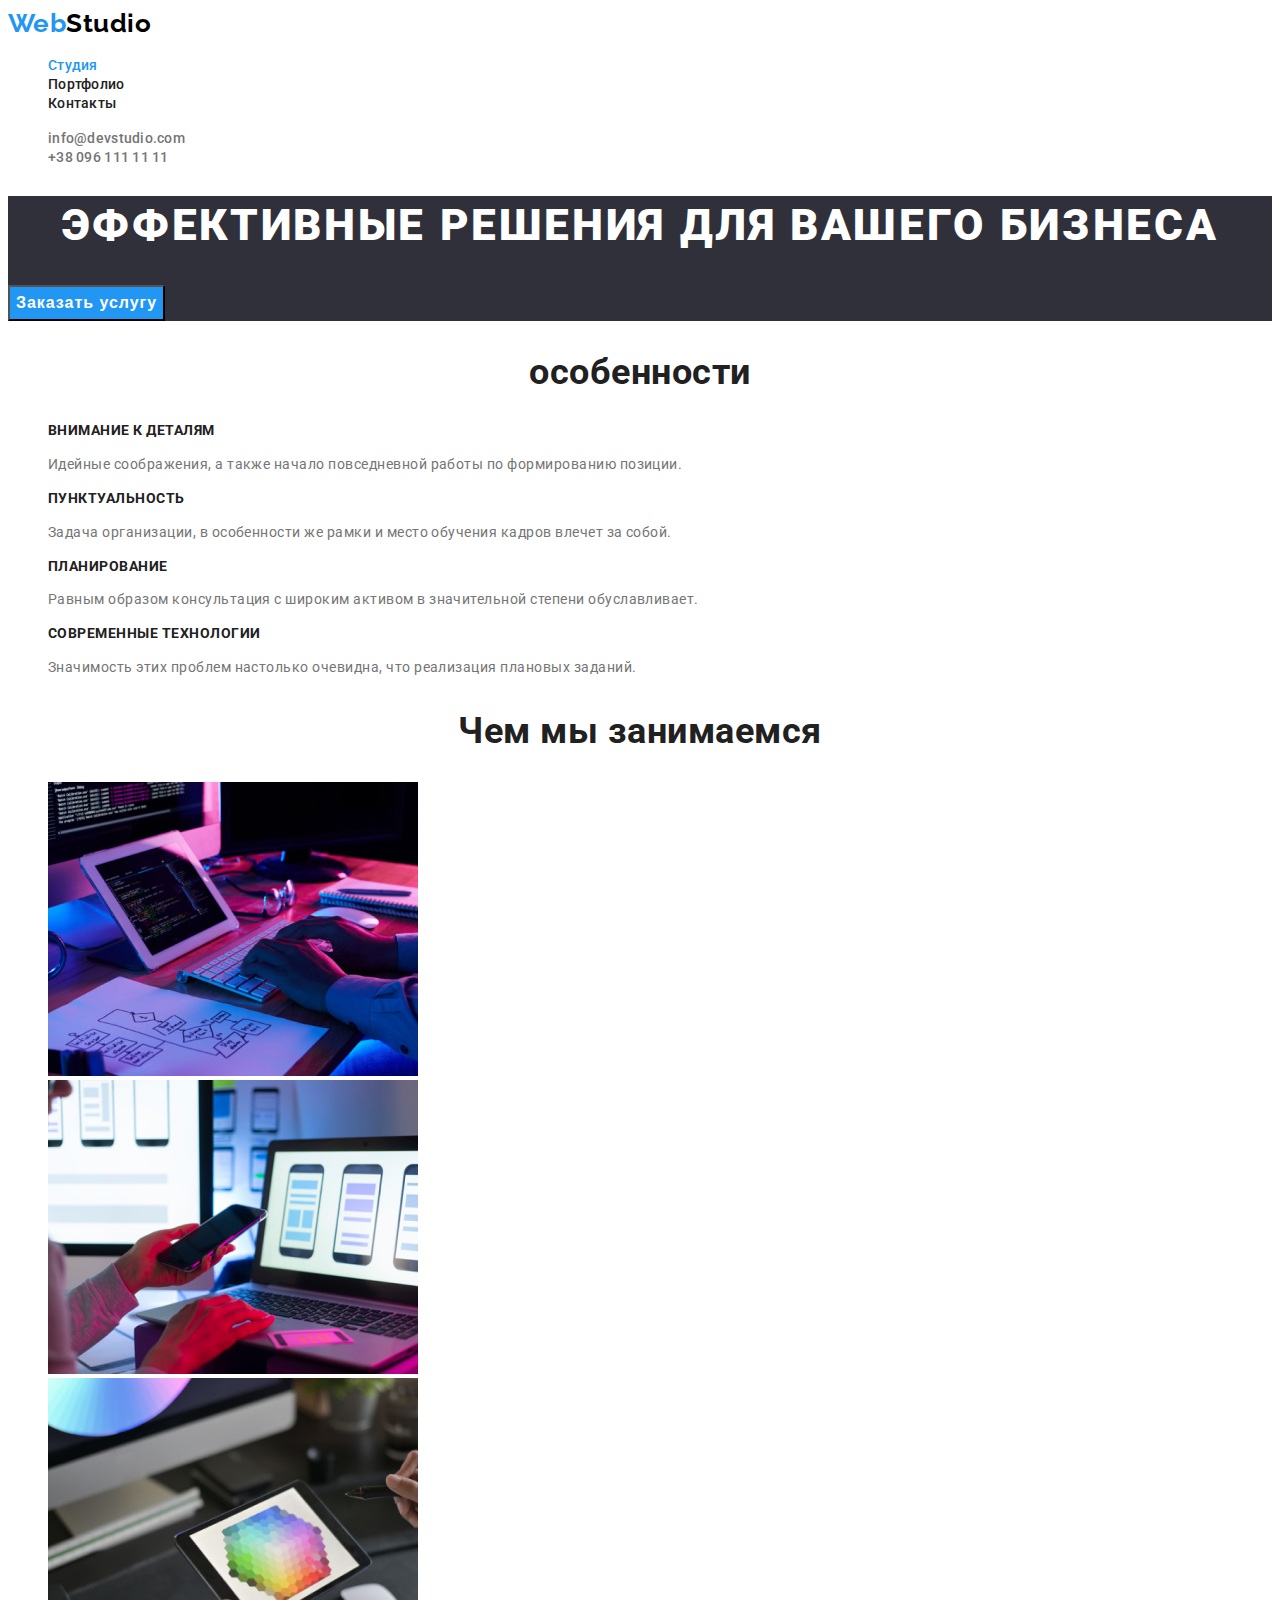
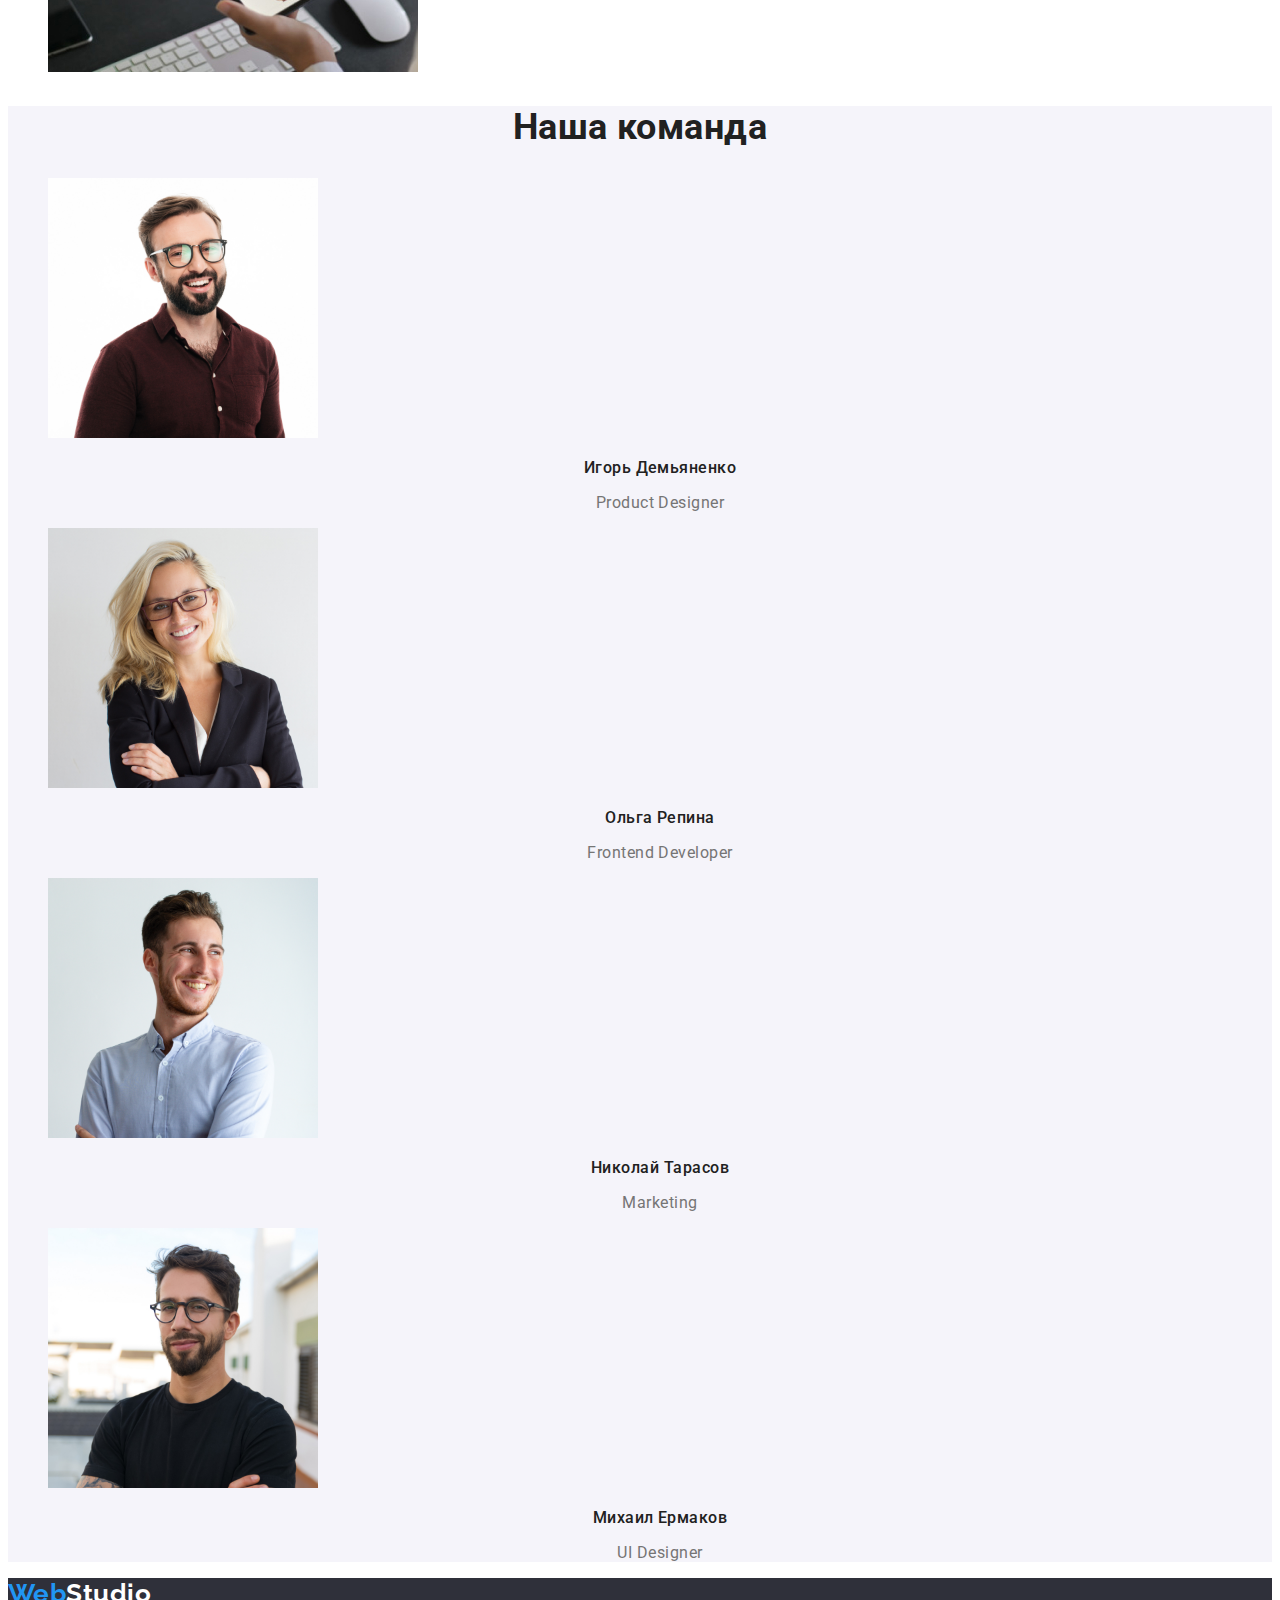
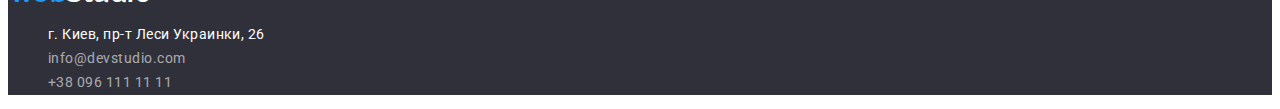
==== index.html @ c962a1d8 "copy dz2" ====
<!DOCTYPE html>
<html lang="ru">
  <head>
    <meta charset="UTF-8" />
    <meta http-equiv="X-UA-Compatible" content="IE=edge" />
    <meta name="viewport" content="width=device-width, initial-scale=1.0" />
    <title>goit-markup-hw-02</title>
    <link
      href="https://fonts.googleapis.com/css2?family=Raleway:wght@700&family=Roboto:wght@400;500;700;900&display=swap"
      rel="stylesheet"
    />
    <link rel="stylesheet" href="./css/styles.css" />
  </head>
  <!-- body -->
  <body>
    <!-- top line  -->
    <header class="header">
      <div class="container">
        <a href="./index.html" class="logo link">
          <span class="logo-text">Web</span>Studio</a
        >
        <nav>
          <ul class="site-nav list">
            <li>
              <a href="./index.html" class="link current">Студия</a>
            </li>
            <li>
              <a href="./portfolio.html" class="link">Портфолио</a>
            </li>
            <li>
              <a href="#" class="link">Контакты</a>
            </li>
          </ul>
        </nav>
        <ul class="contact list">
          <li>
            <a href="mailto:info@devstudio.com" class="webmail link"
              >info@devstudio.com</a
            >
          </li>
          <li>
            <a href="tel:+380961111111" class="phone link">+38 096 111 11 11</a>
          </li>
        </ul>
      </div>
    </header>
    <!-- main container studio -->
    <main class="main-studio">
      <!-- hero -->
      <section class="hero">
        <div class="container">
          <h1 class="hero-title">Эффективные решения для вашего бизнеса</h1>
          <button type="button" class="button primary">Заказать услугу</button>
        </div>
      </section>
      <!-- features -->
      <section class="features section">
        <div class="container">
          <!-- h2 особенности скрыть на css -->
          <h2 class="section-title">особенности</h2>
          <ul class="list">
            <li>
              <h3 class="title">Внимание к деталям</h3>
              <p class="text">
                Идейные соображения, а также начало повседневной работы по
                формированию позиции.
              </p>
            </li>
            <li>
              <h3 class="title">Пунктуальность</h3>
              <p class="text">
                Задача организации, в особенности же рамки и место обучения
                кадров влечет за собой.
              </p>
            </li>
            <li>
              <h3 class="title">Планирование</h3>
              <p class="text">
                Равным образом консультация с широким активом в значительной
                степени обуславливает.
              </p>
            </li>
            <li>
              <h3 class="title">Современные технологии</h3>
              <p class="text">
                Значимость этих проблем настолько очевидна, что реализация
                плановых заданий.
              </p>
            </li>
          </ul>
        </div>
      </section>
      <!-- specialty -->
      <section class="specialty section">
        <div class="container">
          <h2 class="section-title">Чем мы занимаемся</h2>
          <ul class="list">
            <li>
              <img
                src="./images/img1.jpg"
                alt="software for computers"
                width="370"
                height="294"
              />
            </li>
            <li>
              <img
                src="./images/img2.jpg"
                alt="smartphone software"
                width="370"
                height="294"
              />
            </li>
            <li>
              <img
                src="./images/img3.jpg"
                alt="tablet software"
                width="370"
                height="294"
              />
            </li>
          </ul>
        </div>
      </section>
      <!-- team -->
      <section class="team section">
        <div class="container">
          <h2 class="section-title">Наша команда</h2>
          <ul class="list">
            <li>
              <img
                src="./images/img11.jpg"
                alt="дизайнер продуктов"
                width="270"
                height="260"
              />
              <h3 class="title">Игорь Демьяненко</h3>
              <p class="text">Product Designer</p>
            </li>
            <li>
              <img
                src="./images/img12.jpg"
                alt="Фронтенд-разработчик"
                width="270"
                height="260"
              />
              <h3 class="title">Ольга Репина</h3>
              <p class="text">Frontend Developer</p>
            </li>
            <li>
              <img
                src="./images/img13.jpg"
                alt="Маркетинг"
                width="270"
                height="260"
              />
              <h3 class="title">Николай Тарасов</h3>
              <p class="text">Marketing</p>
            </li>
            <li>
              <img
                src="./images/img14.jpg"
                alt="UI дизайнер"
                width="270"
                height="260"
              />
              <h3 class="title">Михаил Ермаков</h3>
              <p class="text">UI Designer</p>
            </li>
          </ul>
        </div>
      </section>
    </main>
    <!-- main footer -->
    <footer class="footer">
      <div class="container">
        <a href="./index.html" class="logo link">
          <span class="logo-text">Web</span>Studio</a
        >
        <address class="address">
          <ul class="list">
            <li class="item">
              <a href="#" class="adds link">г. Киев, пр-т Леси Украинки, 26</a>
            </li>
            <li class="item">
              <a href="mailto:info@devstudio.com" class="webmail link"
                >info@devstudio.com</a
              >
            </li>
            <li class="item">
              <a href="tel:+380961111111" class="phone link"
                >+38 096 111 11 11</a
              >
            </li>
          </ul>
        </address>
      </div>
    </footer>
  </body>
</html>
---- css/styles.css ----
/* common css */
/* основной цвет текста #757575 */
/* вторичный цвет текста #212121 */
/* белый #FFFFFF */
/* белый с прозрачностью  rgba(255, 255, 255, 0.6) */
/* цвет кнопок при наведении акцент #2196F3 */
/* текст фоновый доп #F5F4FA */
/* фоновый footer + hero #2F303A */
/* черный 000000 */
/* color liane ECECEC  */

:root {
  --primary-text-color: #757575;
  --title-text-color: #212121;
  --accent-color: #2196f3;
  --primary-whait-color: #ffffff;
  --primary-black-color: #000000;
  --color-with-transparency: rgba(255, 255, 255, 0.6);
  --color-section-background: #2f303a;
  --color-section-background2: #f5f4fa;
}

/* body */

body {
  font-family: 'Roboto', sans-serif;
  letter-spacing: 0.03em;

  background-color: var(--primary-whait-color);
  color: var(--primary-text-color);
}

.list {
  list-style: none;
}
.link {
  text-decoration: none;
}
/* 
.team .section-title,
.main-portfolio .section-title {
  display: none;
} */

/* section */

.section-title {
  font-size: 36px;
  line-height: 1.17;
  text-align: center;

  color: var(--title-text-color);
}

/* button */

.button {
  font-weight: 500;
  font-size: 16px;
  line-height: 1.62;
  cursor: pointer;

  background-color: var(--primary-whait-color);
  color: var(--title-text-color);
}

.button.primary {
  background-color: var(--accent-color);
  color: var(--primary-whait-color);
}
.button.primary:hover,
.button.primary:focus {
  background-color: var(--primary-whait-color);
  color: var(--accent-color);
}

.button.secondary:hover,
.button.secondary:focus {
  background-color: var(--accent-color);
  color: var(--primary-whait-color);
}

/* header */

/* header logo */

.logo {
  font-family: 'Raleway', sans-serif;
  font-weight: 700;
  font-size: 26px;
  line-height: 1.2;

  color: var(--primary-black-color);
}

.logo-text {
  color: var(--accent-color);
}

/* header  site-nav */
.site-nav .link {
  font-weight: 500;
  font-size: 14px;
  line-height: 1.14;
  letter-spacing: 0.02em;

  color: var(--title-text-color);
}

.site-nav .link:hover,
.site-nav .link:focus {
  color: var(--accent-color);
}

.site-nav .link.current {
  color: var(--accent-color);
}

/* header contact */
.contact .link {
  font-weight: 500;
  font-size: 14px;
  line-height: 1.14;
  letter-spacing: 0.02em;

  color: var(--primary-text-color);
}

.contact .link:hover,
.contact .link:focus {
  color: var(--accent-color);
}

/* index.html - css */

/* main container studio */

/* studio hero */

.hero {
  background-color: var(--color-section-background);
}

.hero-title {
  font-weight: 900;
  font-size: 44px;
  line-height: 1.36;
  letter-spacing: 0.06em;
  text-align: center;
  text-transform: uppercase;

  color: var(--primary-whait-color);
}

.hero .button {
  font-weight: 700;
  font-size: 16px;
  line-height: 1.87;
  letter-spacing: 0.06em;
  display: flex;
  align-items: center;
  text-align: center;
}

/* studio features */

.features .title {
  font-size: 14px;
  line-height: 1.14;
  text-transform: uppercase;

  color: var(--title-text-color);
}

.features .text {
  font-size: 14px;
  line-height: 1.71;
}

/* studio specialty */

/* studio team */

.team {
  background-color: var(--color-section-background2);
}

.team .title {
  font-weight: 500;
  font-size: 16px;
  line-height: 1.19;
  text-align: center;

  color: var(--title-text-color);
}

.team .text {
  font-size: 16px;
  line-height: 1.19;
  text-align: center;
}

/* footer */

.footer {
  background-color: var(--color-section-background);
}

.footer .link {
  color: var(--primary-whait-color);
}

.address {
  font-style: normal;
  font-size: 14px;
  line-height: 1.71;
}

.footer .webmail,
.footer .phone {
  color: var(--color-with-transparency);
}

.address .link:hover,
.address .link:focus {
  color: var(--accent-color);
}

/* portfolio.html - css */

/* main container portfolio */

.portfolio .title {
  font-size: 18px;
  line-height: 2;
  letter-spacing: 0.06em;

  color: var(--title-text-color);
}

.portfolio .text {
  font-size: 16px;
  line-height: 1.87;
}
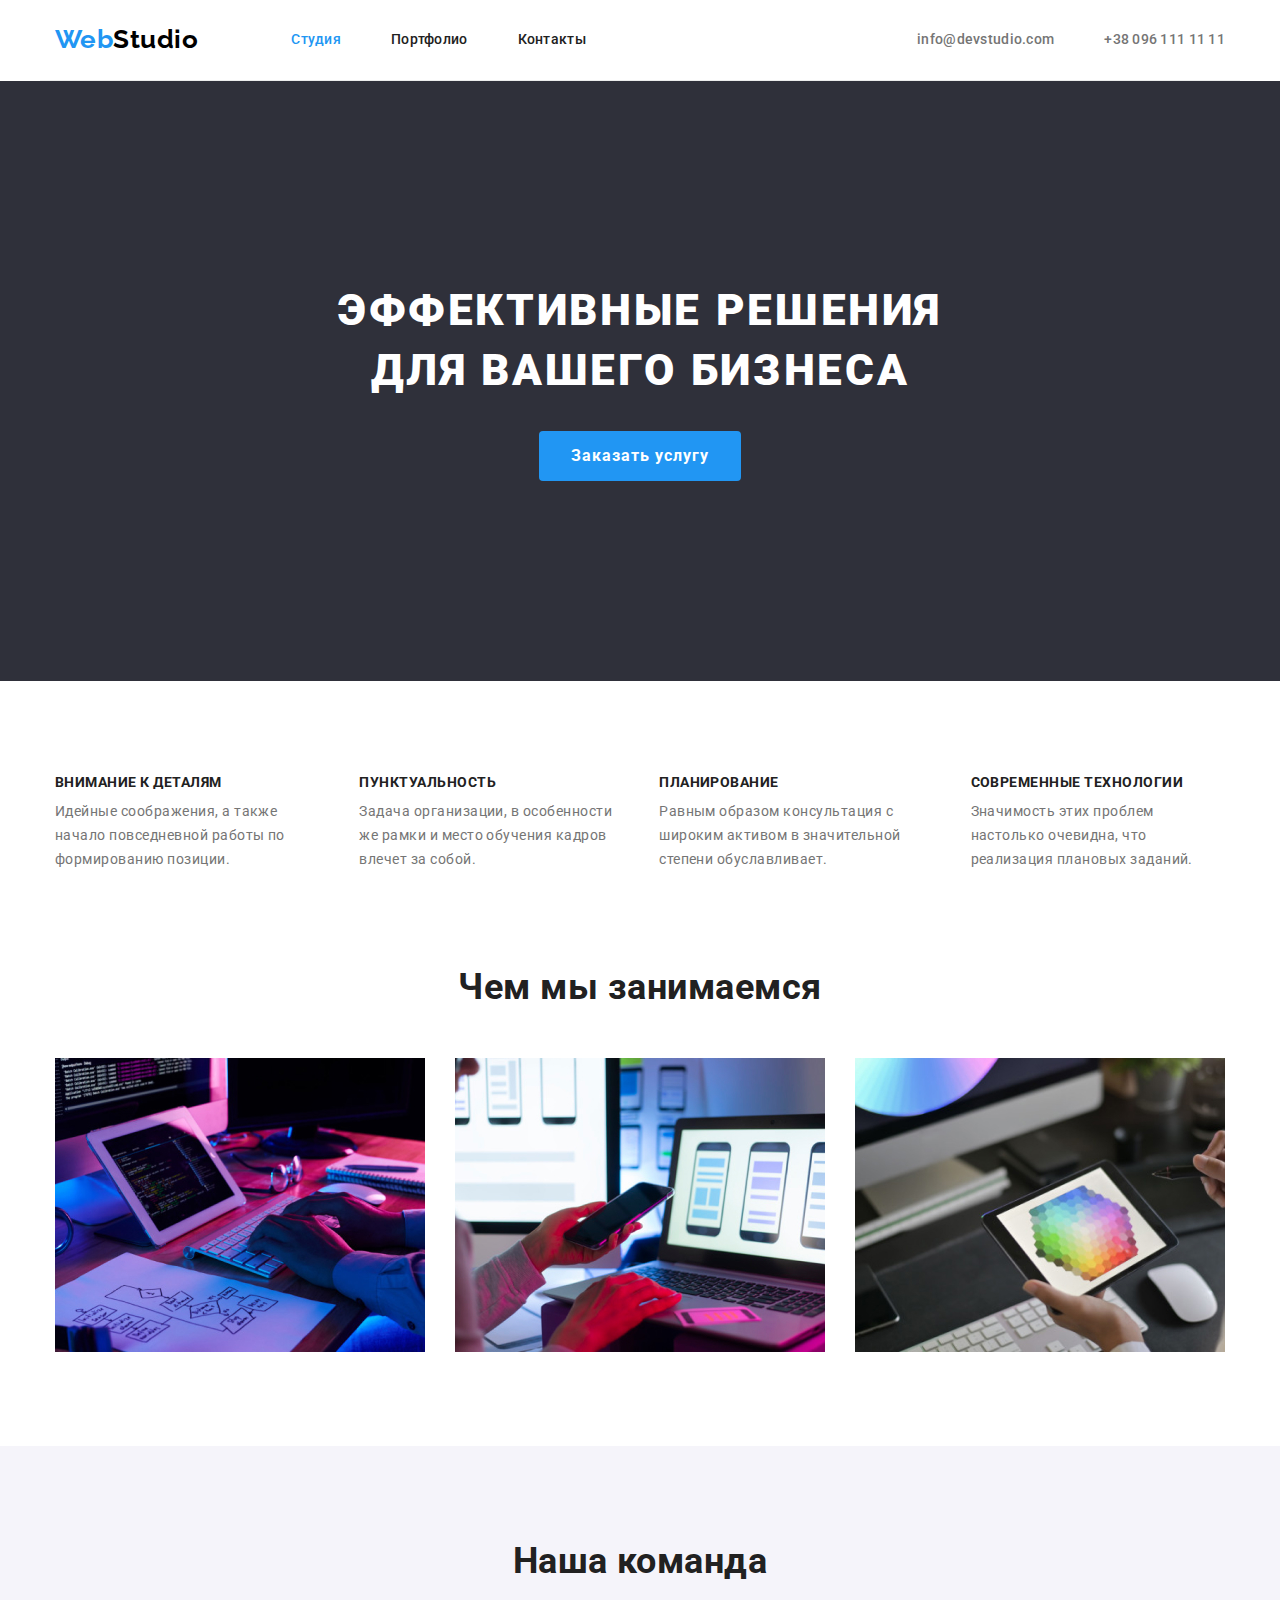
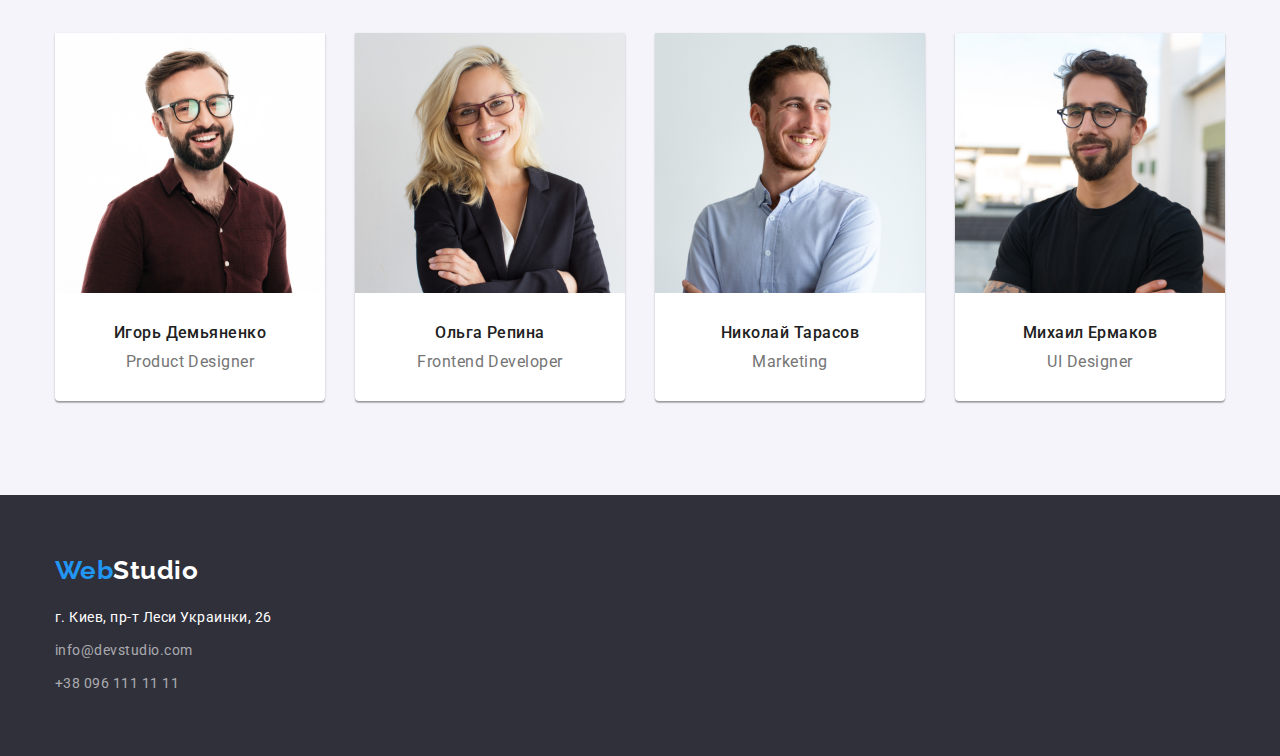
==== commit 985e2440: "dz3" ====
--- a/index.html
+++ b/index.html
@@ -4,10 +4,14 @@
     <meta charset="UTF-8" />
     <meta http-equiv="X-UA-Compatible" content="IE=edge" />
     <meta name="viewport" content="width=device-width, initial-scale=1.0" />
-    <title>goit-markup-hw-02</title>
+    <title>goit-markup-hw-03</title>
     <link
       href="https://fonts.googleapis.com/css2?family=Raleway:wght@700&family=Roboto:wght@400;500;700;900&display=swap"
       rel="stylesheet"
+    />
+    <link
+      rel="stylesheet"
+      href="https://cdnjs.cloudflare.com/ajax/libs/modern-normalize/1.0.0/modern-normalize.min.css"
     />
     <link rel="stylesheet" href="./css/styles.css" />
   </head>
@@ -21,24 +25,24 @@
         >
         <nav>
           <ul class="site-nav list">
-            <li>
+            <li class="item">
               <a href="./index.html" class="link current">Студия</a>
             </li>
-            <li>
+            <li class="item">
               <a href="./portfolio.html" class="link">Портфолио</a>
             </li>
-            <li>
+            <li class="item">
               <a href="#" class="link">Контакты</a>
             </li>
           </ul>
         </nav>
         <ul class="contact list">
-          <li>
+          <li class="item">
             <a href="mailto:info@devstudio.com" class="webmail link"
               >info@devstudio.com</a
             >
           </li>
-          <li>
+          <li class="item">
             <a href="tel:+380961111111" class="phone link">+38 096 111 11 11</a>
           </li>
         </ul>
@@ -49,7 +53,10 @@
       <!-- hero -->
       <section class="hero">
         <div class="container">
-          <h1 class="hero-title">Эффективные решения для вашего бизнеса</h1>
+          <h1 class="hero-title">
+            Эффективные решения <br />
+            для вашего бизнеса
+          </h1>
           <button type="button" class="button primary">Заказать услугу</button>
         </div>
       </section>
@@ -59,28 +66,28 @@
           <!-- h2 особенности скрыть на css -->
           <h2 class="section-title">особенности</h2>
           <ul class="list">
-            <li>
+            <li class="item">
               <h3 class="title">Внимание к деталям</h3>
               <p class="text">
                 Идейные соображения, а также начало повседневной работы по
                 формированию позиции.
               </p>
             </li>
-            <li>
+            <li class="item">
               <h3 class="title">Пунктуальность</h3>
               <p class="text">
                 Задача организации, в особенности же рамки и место обучения
                 кадров влечет за собой.
               </p>
             </li>
-            <li>
+            <li class="item">
               <h3 class="title">Планирование</h3>
               <p class="text">
                 Равным образом консультация с широким активом в значительной
                 степени обуславливает.
               </p>
             </li>
-            <li>
+            <li class="item">
               <h3 class="title">Современные технологии</h3>
               <p class="text">
                 Значимость этих проблем настолько очевидна, что реализация
@@ -95,7 +102,7 @@
         <div class="container">
           <h2 class="section-title">Чем мы занимаемся</h2>
           <ul class="list">
-            <li>
+            <li class="item">
               <img
                 src="./images/img1.jpg"
                 alt="software for computers"
@@ -103,7 +110,7 @@
                 height="294"
               />
             </li>
-            <li>
+            <li class="item">
               <img
                 src="./images/img2.jpg"
                 alt="smartphone software"
@@ -111,7 +118,7 @@
                 height="294"
               />
             </li>
-            <li>
+            <li class="item">
               <img
                 src="./images/img3.jpg"
                 alt="tablet software"
@@ -127,45 +134,57 @@
         <div class="container">
           <h2 class="section-title">Наша команда</h2>
           <ul class="list">
-            <li>
-              <img
-                src="./images/img11.jpg"
-                alt="дизайнер продуктов"
-                width="270"
-                height="260"
-              />
-              <h3 class="title">Игорь Демьяненко</h3>
-              <p class="text">Product Designer</p>
-            </li>
-            <li>
-              <img
-                src="./images/img12.jpg"
-                alt="Фронтенд-разработчик"
-                width="270"
-                height="260"
-              />
-              <h3 class="title">Ольга Репина</h3>
-              <p class="text">Frontend Developer</p>
-            </li>
-            <li>
-              <img
-                src="./images/img13.jpg"
-                alt="Маркетинг"
-                width="270"
-                height="260"
-              />
-              <h3 class="title">Николай Тарасов</h3>
-              <p class="text">Marketing</p>
-            </li>
-            <li>
-              <img
-                src="./images/img14.jpg"
-                alt="UI дизайнер"
-                width="270"
-                height="260"
-              />
-              <h3 class="title">Михаил Ермаков</h3>
-              <p class="text">UI Designer</p>
+            <li class="item">
+              <div class="team-card">
+                <img
+                  class="team-img"
+                  src="./images/img11.jpg"
+                  alt="дизайнер продуктов"
+                  width="270"
+                  height="260"
+                />
+                <h3 class="title">Игорь Демьяненко</h3>
+                <p class="text">Product Designer</p>
+              </div>
+            </li>
+            <li class="item">
+              <div class="team-card">
+                <img
+                  class="team-img"
+                  src="./images/img12.jpg"
+                  alt="Фронтенд-разработчик"
+                  width="270"
+                  height="260"
+                />
+                <h3 class="title">Ольга Репина</h3>
+                <p class="text">Frontend Developer</p>
+              </div>
+            </li>
+            <li class="item">
+              <div class="team-card">
+                <img
+                  class="team-img"
+                  src="./images/img13.jpg"
+                  alt="Маркетинг"
+                  width="270"
+                  height="260"
+                />
+                <h3 class="title">Николай Тарасов</h3>
+                <p class="text">Marketing</p>
+              </div>
+            </li>
+            <li class="item">
+              <div class="team-card">
+                <img
+                  class="team-img"
+                  src="./images/img14.jpg"
+                  alt="UI дизайнер"
+                  width="270"
+                  height="260"
+                />
+                <h3 class="title">Михаил Ермаков</h3>
+                <p class="text">UI Designer</p>
+              </div>
             </li>
           </ul>
         </div>
--- a/css/styles.css
+++ b/css/styles.css
@@ -6,8 +6,9 @@
 /* цвет кнопок при наведении акцент #2196F3 */
 /* текст фоновый доп #F5F4FA */
 /* фоновый footer + hero #2F303A */
-/* черный 000000 */
-/* color liane ECECEC  */
+/* черный #000000 */
+/* color liane header ECECEC  */
+/* color liane card portfolio EEEEEE */
 
 :root {
   --primary-text-color: #757575;
@@ -18,7 +19,13 @@
   --color-with-transparency: rgba(255, 255, 255, 0.6);
   --color-section-background: #2f303a;
   --color-section-background2: #f5f4fa;
-}
+  --color-liane-header: #ececec;
+  --color-liane-card: #eeeeee;
+  --primary-btn-shadow-: 0px 4px 4px rgba(0, 0, 0, 0.15);
+  --primary-card-shadow: 0px 1px 3px rgba(0, 0, 0, 0.12),
+    0px 1px 1px rgba(0, 0, 0, 0.14), 0px 2px 1px rgba(0, 0, 0, 0.2);
+}
+/* геометрия- цвет-текст-оформительные элементы */
 
 /* body */
 
@@ -30,19 +37,51 @@
   color: var(--primary-text-color);
 }
 
+/* утилиты */
+h1,
+h2,
+h3,
+p,
+ul {
+  margin: 0;
+  padding: 0;
+}
+img {
+  display: block;
+  min-width: 100%;
+  height: auto;
+}
 .list {
   list-style: none;
 }
 .link {
+  display: inline-block;
   text-decoration: none;
-}
-/* 
-.team .section-title,
+  color: inherit;
+  outline: 0px;
+}
+
+/* container */
+
+.container {
+  margin-right: auto;
+  margin-left: auto;
+  width: 1200px;
+  padding: 94px 15px;
+  /* padding-top: 94px;
+  padding-right: 15px;
+  padding-bottom: 94px;
+  padding-left: 15px; */
+}
+
+/* скрывает ненужные title */
+
+.features .section-title,
 .main-portfolio .section-title {
   display: none;
-} */
-
-/* section */
+}
+
+/* section title */
 
 .section-title {
   font-size: 36px;
@@ -55,13 +94,21 @@
 /* button */
 
 .button {
+  display: inline-block;
+  padding: 10px 32px;
+  border: 0;
+  min-width: 73px;
+
   font-weight: 500;
   font-size: 16px;
   line-height: 1.62;
+  text-align: center;
   cursor: pointer;
 
   background-color: var(--primary-whait-color);
   color: var(--title-text-color);
+  border-radius: 4px;
+  outline: 0px;
 }
 
 .button.primary {
@@ -72,15 +119,29 @@
 .button.primary:focus {
   background-color: var(--primary-whait-color);
   color: var(--accent-color);
-}
-
+  /* box-shadow: var(--primary-shadow); */
+}
+
+.button.secondary {
+  padding: 6px 22px;
+  background-color: var(--color-section-background2);
+}
 .button.secondary:hover,
 .button.secondary:focus {
   background-color: var(--accent-color);
   color: var(--primary-whait-color);
+  /* box-shadow: var(--primary-shadow); */
 }
 
 /* header */
+
+.header .container {
+  display: flex;
+  padding-top: 0;
+  padding-bottom: 0;
+  border-bottom: 1px solid var(--color-liane-header);
+  align-items: center;
+}
 
 /* header logo */
 
@@ -98,7 +159,29 @@
 }
 
 /* header  site-nav */
+
+.site-nav {
+  display: flex;
+  margin-left: 93px;
+}
+/* .site-nav .item {
+  margin-right: 50px;
+}
+.site-nav .item:last-child {
+  margin-right: 0px;
+} */
+/* .site-nav .item:not(:last-child) {
+  margin-right: 50px;
+} */
+.site-nav .item + .item {
+  margin-left: 50px;
+}
+
 .site-nav .link {
+  display: block;
+  padding-top: 32px;
+  padding-bottom: 32px;
+
   font-weight: 500;
   font-size: 14px;
   line-height: 1.14;
@@ -117,7 +200,18 @@
 }
 
 /* header contact */
+
+.contact {
+  display: flex;
+  margin-left: auto;
+}
+
+.contact > .item + .item {
+  margin-left: 50px;
+}
+
 .contact .link {
+  display: block;
   font-weight: 500;
   font-size: 14px;
   line-height: 1.14;
@@ -141,12 +235,20 @@
   background-color: var(--color-section-background);
 }
 
+.hero .container {
+  padding-top: 200px;
+  padding-bottom: 200px;
+
+  text-align: center;
+}
+
 .hero-title {
+  margin-bottom: 30px;
   font-weight: 900;
+
   font-size: 44px;
   line-height: 1.36;
   letter-spacing: 0.06em;
-  text-align: center;
   text-transform: uppercase;
 
   color: var(--primary-whait-color);
@@ -157,16 +259,24 @@
   font-size: 16px;
   line-height: 1.87;
   letter-spacing: 0.06em;
-  display: flex;
   align-items: center;
-  text-align: center;
 }
 
 /* studio features */
 
+.features .list {
+  display: flex;
+}
+
+.features .item + .item {
+  margin-left: 30px;
+}
+
 .features .title {
+  margin-bottom: 10px;
   font-size: 14px;
   line-height: 1.14;
+
   text-transform: uppercase;
 
   color: var(--title-text-color);
@@ -179,17 +289,61 @@
 
 /* studio specialty */
 
+.specialty .list {
+  display: flex;
+}
+
+.specialty .item + .item {
+  margin-left: 30px;
+}
+
+.specialty .container {
+  padding-top: 0;
+}
+.specialty .section-title {
+  margin-bottom: 50px;
+}
+
 /* studio team */
 
 .team {
   background-color: var(--color-section-background2);
 }
 
+.team .list {
+  display: flex;
+}
+
+.team .item + .item {
+  margin-left: 30px;
+}
+
+.team .section-title {
+  margin-bottom: 50px;
+}
+
+.team-card {
+  margin-left: auto;
+  margin-right: auto;
+  padding-bottom: 30px;
+
+  text-align: center;
+  background-color: var(--primary-whait-color);
+
+  box-shadow: var(--primary-card-shadow);
+  border-radius: 0px 0px 4px 4px;
+}
+
+.team-img {
+  margin-bottom: 30px;
+}
+
 .team .title {
+  margin-bottom: 10px;
+
   font-weight: 500;
   font-size: 16px;
   line-height: 1.19;
-  text-align: center;
 
   color: var(--title-text-color);
 }
@@ -197,7 +351,6 @@
 .team .text {
   font-size: 16px;
   line-height: 1.19;
-  text-align: center;
 }
 
 /* footer */
@@ -206,8 +359,17 @@
   background-color: var(--color-section-background);
 }
 
+.footer .container {
+  padding-top: 60px;
+  padding-bottom: 60px;
+}
+
 .footer .link {
   color: var(--primary-whait-color);
+}
+
+.footer .logo {
+  margin-bottom: 20px;
 }
 
 .address {
@@ -215,6 +377,12 @@
   font-size: 14px;
   line-height: 1.71;
 }
+.footer .adds {
+  margin-bottom: 9px;
+}
+.footer .webmail {
+  margin-bottom: 9px;
+}
 
 .footer .webmail,
 .footer .phone {
@@ -230,7 +398,54 @@
 
 /* main container portfolio */
 
-.portfolio .title {
+/* filtet */
+
+.filtet {
+  margin-bottom: 34px;
+  text-align: center;
+}
+
+.filtet.list {
+  display: flex;
+  justify-content: center;
+}
+
+.filtet .item + .item {
+  margin-left: 8px;
+}
+
+/* main portfolio */
+
+.portfolio.list {
+  display: flex;
+  flex-wrap: wrap;
+}
+
+.portfolio .item {
+  margin-right: 30px;
+  margin-bottom: 30px;
+  flex-basis: calc((100% - 60px) / 3);
+}
+
+.portfolio .item:nth-child(3n) {
+  margin-right: 0;
+}
+.portfolio .item:nth-last-child(-n + 3) {
+  margin-bottom: 0;
+}
+
+/* card */
+
+.card-content {
+  padding: 20px 24px;
+  border-right: 1px solid var(--color-liane-card);
+  border-bottom: 1px solid var(--color-liane-card);
+  border-left: 1px solid var(--color-liane-card);
+}
+
+.portfolio-card .title {
+  margin-bottom: 4px;
+
   font-size: 18px;
   line-height: 2;
   letter-spacing: 0.06em;
@@ -238,7 +453,7 @@
   color: var(--title-text-color);
 }
 
-.portfolio .text {
+.portfolio-card .text {
   font-size: 16px;
   line-height: 1.87;
 }
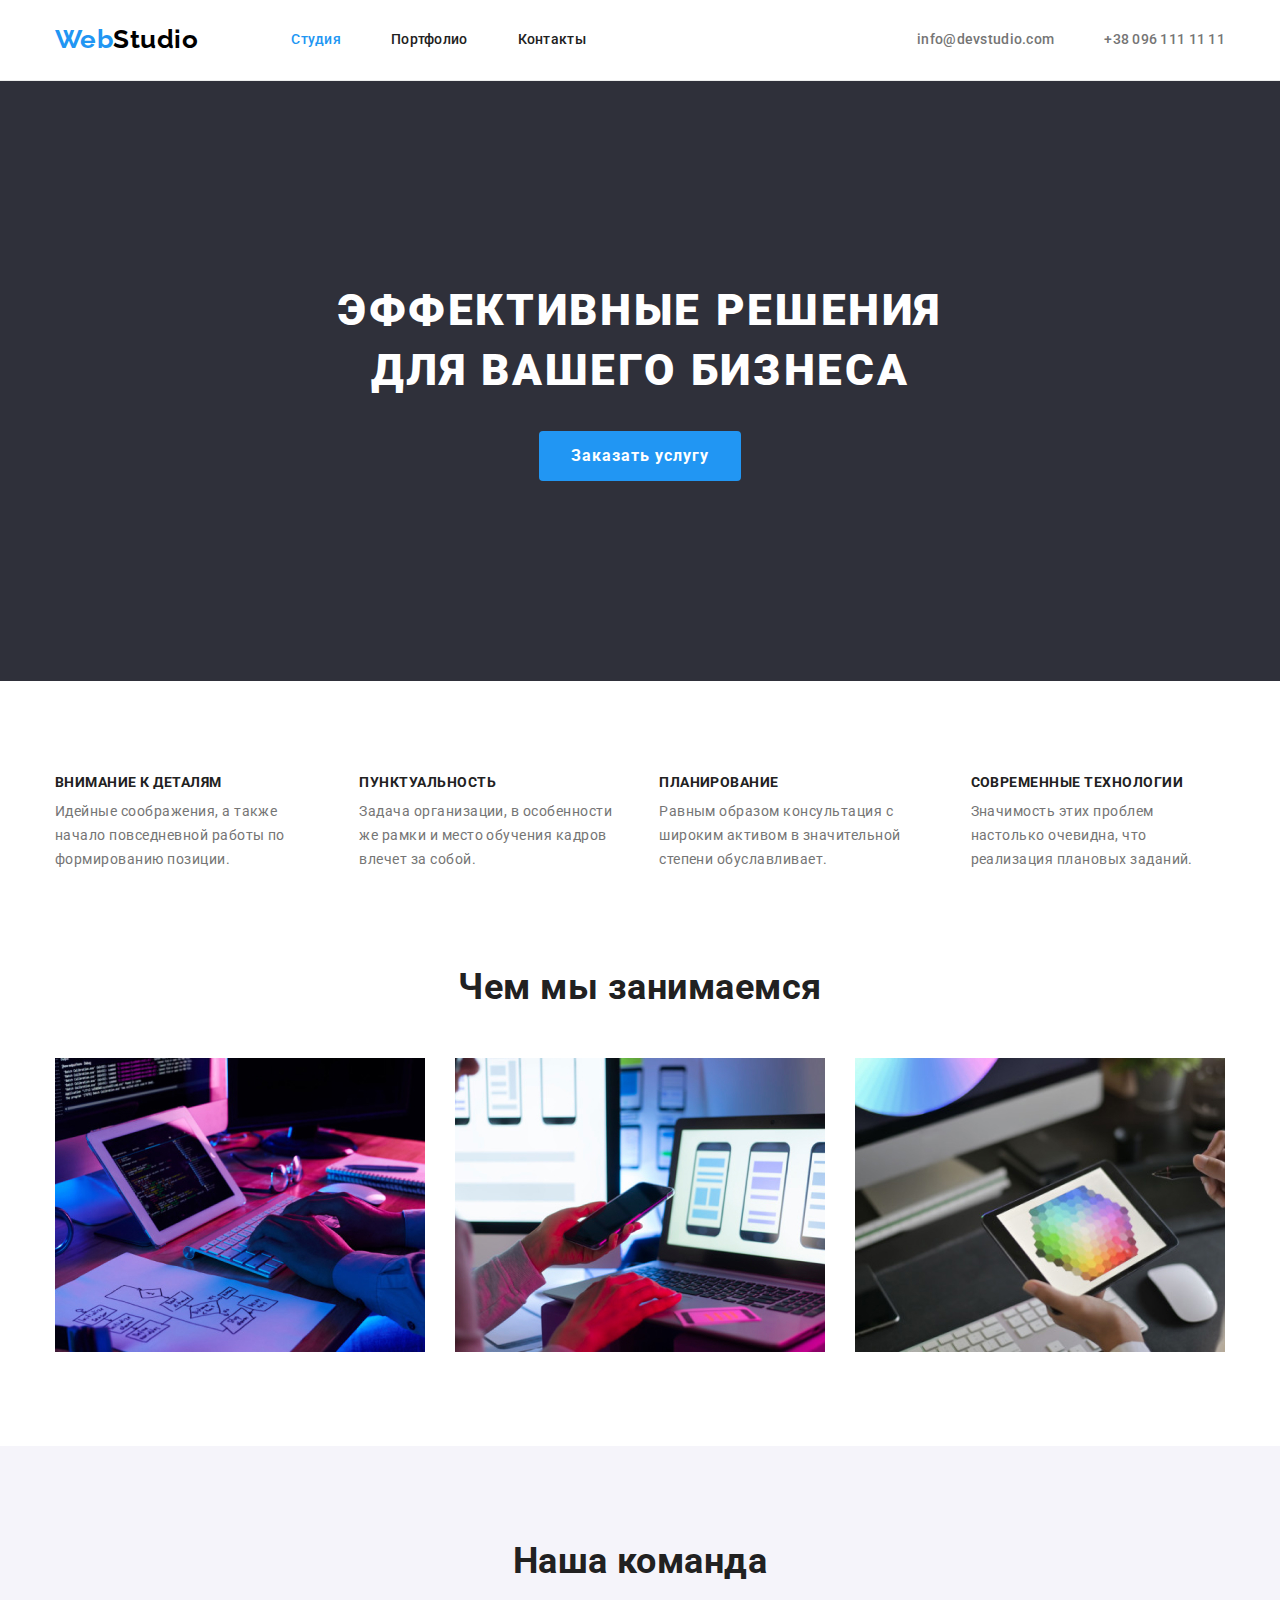
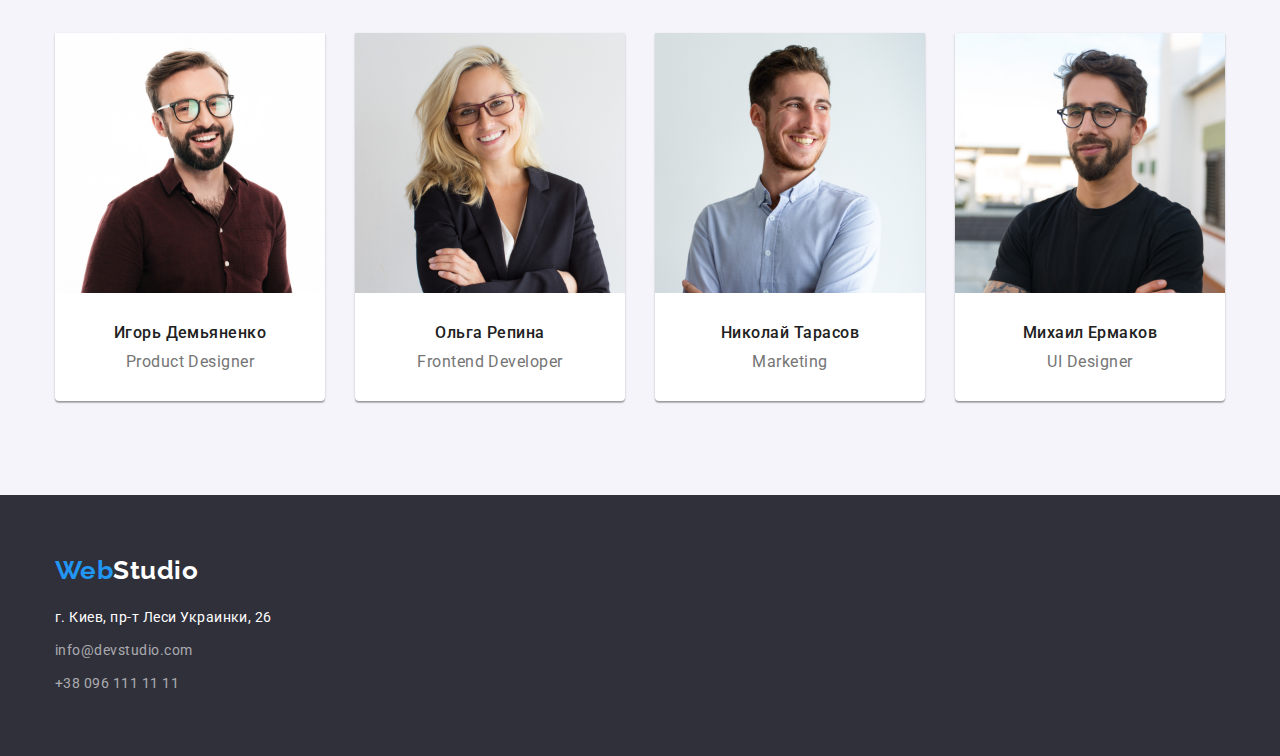
==== commit 0ed533d0: "дз3 правки" ====
--- a/index.html
+++ b/index.html
@@ -64,7 +64,7 @@
       <section class="features section">
         <div class="container">
           <!-- h2 особенности скрыть на css -->
-          <h2 class="section-title">особенности</h2>
+          <h2 class="section-title visually-hidden">особенности</h2>
           <ul class="list">
             <li class="item">
               <h3 class="title">Внимание к деталям</h3>
--- a/css/styles.css
+++ b/css/styles.css
@@ -1,19 +1,8 @@
-/* common css */
-/* основной цвет текста #757575 */
-/* вторичный цвет текста #212121 */
-/* белый #FFFFFF */
-/* белый с прозрачностью  rgba(255, 255, 255, 0.6) */
-/* цвет кнопок при наведении акцент #2196F3 */
-/* текст фоновый доп #F5F4FA */
-/* фоновый footer + hero #2F303A */
-/* черный #000000 */
-/* color liane header ECECEC  */
-/* color liane card portfolio EEEEEE */
-
 :root {
   --primary-text-color: #757575;
   --title-text-color: #212121;
   --accent-color: #2196f3;
+  --accent-color-button: #1f59ec;
   --primary-whait-color: #ffffff;
   --primary-black-color: #000000;
   --color-with-transparency: rgba(255, 255, 255, 0.6);
@@ -68,17 +57,16 @@
   margin-left: auto;
   width: 1200px;
   padding: 94px 15px;
-  /* padding-top: 94px;
-  padding-right: 15px;
-  padding-bottom: 94px;
-  padding-left: 15px; */
 }
 
 /* скрывает ненужные title */
 
-.features .section-title,
-.main-portfolio .section-title {
-  display: none;
+.visually-hidden {
+  position: absolute;
+  clip: rect(0 0 0 0);
+  width: 1px;
+  height: 1px;
+  margin: -1px;
 }
 
 /* section title */
@@ -117,9 +105,9 @@
 }
 .button.primary:hover,
 .button.primary:focus {
-  background-color: var(--primary-whait-color);
-  color: var(--accent-color);
-  /* box-shadow: var(--primary-shadow); */
+  background-color: var(--accent-color-button);
+  color: var(--primary-whait-color);
+  box-shadow: var(--primary-shadow);
 }
 
 .button.secondary {
@@ -130,16 +118,20 @@
 .button.secondary:focus {
   background-color: var(--accent-color);
   color: var(--primary-whait-color);
-  /* box-shadow: var(--primary-shadow); */
+  box-shadow: var(--primary-shadow);
 }
 
 /* header */
+
+.header {
+  border-bottom: 1px solid var(--color-liane-header);
+}
 
 .header .container {
   display: flex;
   padding-top: 0;
   padding-bottom: 0;
-  border-bottom: 1px solid var(--color-liane-header);
+
   align-items: center;
 }
 
@@ -164,15 +156,7 @@
   display: flex;
   margin-left: 93px;
 }
-/* .site-nav .item {
-  margin-right: 50px;
-}
-.site-nav .item:last-child {
-  margin-right: 0px;
-} */
-/* .site-nav .item:not(:last-child) {
-  margin-right: 50px;
-} */
+
 .site-nav .item + .item {
   margin-left: 50px;
 }
